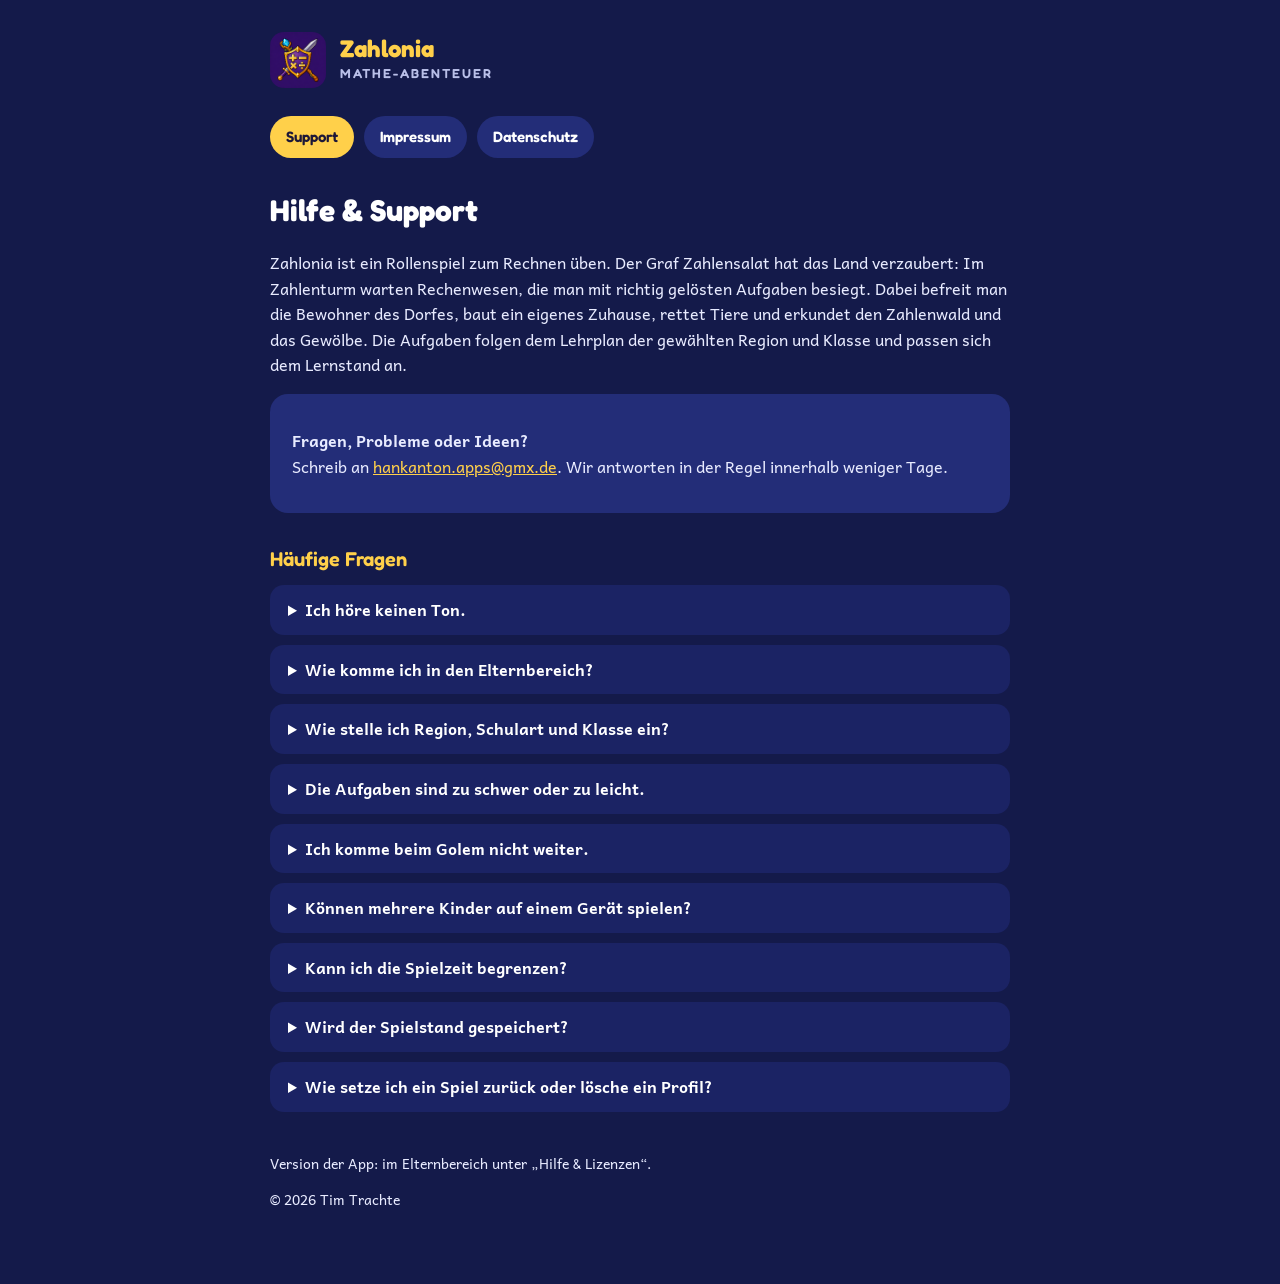
==== index.html @ e99cbc2f "Support-Seiten für Zahlonia: Support, Impressum, Datenschutz" ====
<!doctype html>
<html lang="de">
<head>
  <meta charset="utf-8">
  <meta name="viewport" content="width=device-width, initial-scale=1">
  <title>Support – Zahlonia: Mathe-Abenteuer</title>
  <link rel="icon" href="icons/icon-192.png">
  <link rel="stylesheet" href="fonts.css">
  <link rel="stylesheet" href="style.css">
</head>
<body>
<div class="wrap">
  <header>
    <img src="icons/logo-256.png" alt="">
    <div><div class="t">Zahlonia</div><div class="s">Mathe-Abenteuer</div></div>
  </header>
  <nav>
    <a href="index.html" class="on">Support</a>
    <a href="impressum.html">Impressum</a>
    <a href="datenschutz.html">Datenschutz</a>
  </nav>

  <h1>Hilfe &amp; Support</h1>
  <p>Zahlonia ist ein Rollenspiel zum Rechnen üben. Der Graf Zahlensalat hat das Land verzaubert: Im Zahlenturm warten Rechenwesen, die man mit richtig gelösten Aufgaben besiegt. Dabei befreit man die Bewohner des Dorfes, baut ein eigenes Zuhause, rettet Tiere und erkundet den Zahlenwald und das Gewölbe. Die Aufgaben folgen dem Lehrplan der gewählten Region und Klasse und passen sich dem Lernstand an.</p>

  <div class="card">
    <p><strong>Fragen, Probleme oder Ideen?</strong><br>
    Schreib an <a href="mailto:hankanton.apps@gmx.de">hankanton.apps@gmx.de</a>. Wir antworten in der Regel innerhalb weniger Tage.</p>
  </div>

  <h2>Häufige Fragen</h2>
  <details><summary>Ich höre keinen Ton.</summary><p>Zahlonia hält sich an den Stummschalter des Geräts. Prüfe also den Schalter an der Seite und die Lautstärke. Im Elternbereich unter „Hilfe &amp; Lizenzen“ spielt „Ton testen“ einen Klang und eine Stimme ab und zeigt an, ob das Spiel Ton ausgibt. Falls es trotzdem still bleibt, schreib uns bitte, welches Gerät und welche iOS-Version du nutzt.</p></details>
  <details><summary>Wie komme ich in den Elternbereich?</summary><p>In den Einstellungen auf „Für Eltern“ tippen. Dort steht eine Zahl als Wort, die in Ziffern eingetippt wird. Auf Wunsch lässt sich zusätzlich eine eigene Eltern-PIN festlegen.</p></details>
  <details><summary>Wie stelle ich Region, Schulart und Klasse ein?</summary><p>Im Elternbereich unter „Region &amp; Klasse“. Enthalten sind die Lehrpläne aller deutschen Bundesländer, Österreichs, der Schweiz, Liechtensteins und Südtirols. Unter „Allgemein“ lässt sich mit „Wir sind gerade bei …“ angeben, welches Thema gerade in der Schule dran ist; dieses Thema kommt dann öfter vor.</p></details>
  <details><summary>Die Aufgaben sind zu schwer oder zu leicht.</summary><p>Das Spiel passt sich dem Lernstand an. Im Elternbereich unter „Allgemein“ lässt sich die Schwierigkeit zusätzlich einstellen. Unter „Lernstand“ sieht man, welche Themen schon sicher sitzen.</p></details>
  <details><summary>Ich komme beim Golem nicht weiter.</summary><p>Mit Gold und Erz lassen sich in der Schmiede Waffe und Rüstung verbessern, und in der Kräuterstube gibt es Tränke. Beides macht den Kampf leichter. Wer viele Aufgaben richtig löst, wird außerdem mit der Zeit stärker.</p></details>
  <details><summary>Können mehrere Kinder auf einem Gerät spielen?</summary><p>Ja. Bis zu sechs Kinder bekommen je ein eigenes Profil mit eigener Klasse, und jedes Kind kann bis zu drei Spiele mit eigenem Helden haben. Verwaltet wird das im Elternbereich unter „Kinder“.</p></details>
  <details><summary>Kann ich die Spielzeit begrenzen?</summary><p>Ja, im Elternbereich unter „Spielzeit“: eine Grenze pro Tag, auf Wunsch am Wochenende anders. Ist die Zeit um, endet das Spiel freundlich und speichert. Für einen Tag lässt sich die Zeit verlängern.</p></details>
  <details><summary>Wird der Spielstand gespeichert?</summary><p>Ja, laufend und auf dem Gerät. Über „Pause machen“ im Menü lässt sich jederzeit aufhören, beim nächsten Start geht es an derselben Stelle weiter.</p></details>
  <details><summary>Wie setze ich ein Spiel zurück oder lösche ein Profil?</summary><p>Im Elternbereich: „Allgemein“ → „Spiel zurücksetzen …“, ein Kind samt Spielen unter „Kinder“. Zur Sicherheit muss man das Löschen drei Sekunden gedrückt halten.</p></details>

  <footer>
    <p>Version der App: im Elternbereich unter „Hilfe &amp; Lizenzen“.</p>
    <p>© 2026 Tim Trachte</p>
  </footer>
</div>
</body>
</html>
---- fonts.css ----
/* Schriften lokal (keine Verbindung zu Google) – dieselben wie im Spiel, SIL Open Font License 1.1 */
@font-face {
  font-family: 'Fredoka';
  font-style: normal;
  font-weight: 300 700;
  font-display: swap;
  src: url(fonts/Fredoka-Variabel.ttf) format('truetype');
}
@font-face {
  font-family: 'Andika';
  font-style: normal;
  font-weight: 400;
  font-display: swap;
  src: url(fonts/Andika-Regular.ttf) format('truetype');
}
@font-face {
  font-family: 'Andika';
  font-style: normal;
  font-weight: 700;
  font-display: swap;
  src: url(fonts/Andika-Bold.ttf) format('truetype');
}
---- style.css ----
/* Farben aus dem Spiel (Menü „Zahlonia-Nacht“) */
:root { --bg: #141a4a; --panel: #232d78; --panel2: #1b2364; --text: #ffffff; --muted: #b9bfe8; --gold: #ffd04a; --ink: #1d1838; }
* { box-sizing: border-box; }
body { margin: 0; background: var(--bg); color: var(--text); font-family: 'Andika', system-ui, -apple-system, sans-serif; line-height: 1.6; }
.wrap { max-width: 780px; margin: 0 auto; padding: 32px 20px 60px; }
header { display: flex; align-items: center; gap: 14px; margin-bottom: 28px; }
header img { width: 56px; height: 56px; border-radius: 14px; }
header .t { font-family: 'Fredoka', 'Arial Rounded MT Bold', sans-serif; font-weight: 700; font-size: 24px; line-height: 1.1; color: var(--gold); }
header .s { color: var(--muted); font-family: 'Fredoka', sans-serif; font-size: 13px; font-weight: 600; letter-spacing: 2px; text-transform: uppercase; }
nav { display: flex; gap: 10px; flex-wrap: wrap; margin-bottom: 28px; }
nav a { background: var(--panel); color: var(--text); text-decoration: none; padding: 9px 16px; border-radius: 999px; font-family: 'Fredoka', sans-serif; font-weight: 600; font-size: 15px; }
nav a.on { background: var(--gold); color: var(--ink); }
h1 { font-family: 'Fredoka', 'Arial Rounded MT Bold', sans-serif; font-weight: 700; font-size: 30px; margin: 0 0 16px; text-wrap: balance; }
h2 { font-family: 'Fredoka', sans-serif; font-size: 20px; font-weight: 600; margin: 30px 0 8px; color: var(--gold); }
h3 { font-size: 16px; font-weight: 700; margin: 20px 0 6px; }
p, li { color: #e8ebff; }
a { color: var(--gold); }
strong { font-weight: 700; }
.card { background: var(--panel); border-radius: 18px; padding: 18px 22px; margin: 14px 0; }
.muted { color: var(--muted); font-size: 14px; }
footer { margin-top: 40px; color: var(--muted); font-size: 14px; }
details { background: var(--panel2); border-radius: 14px; padding: 12px 18px; margin: 10px 0; }
summary { font-weight: 700; cursor: pointer; }
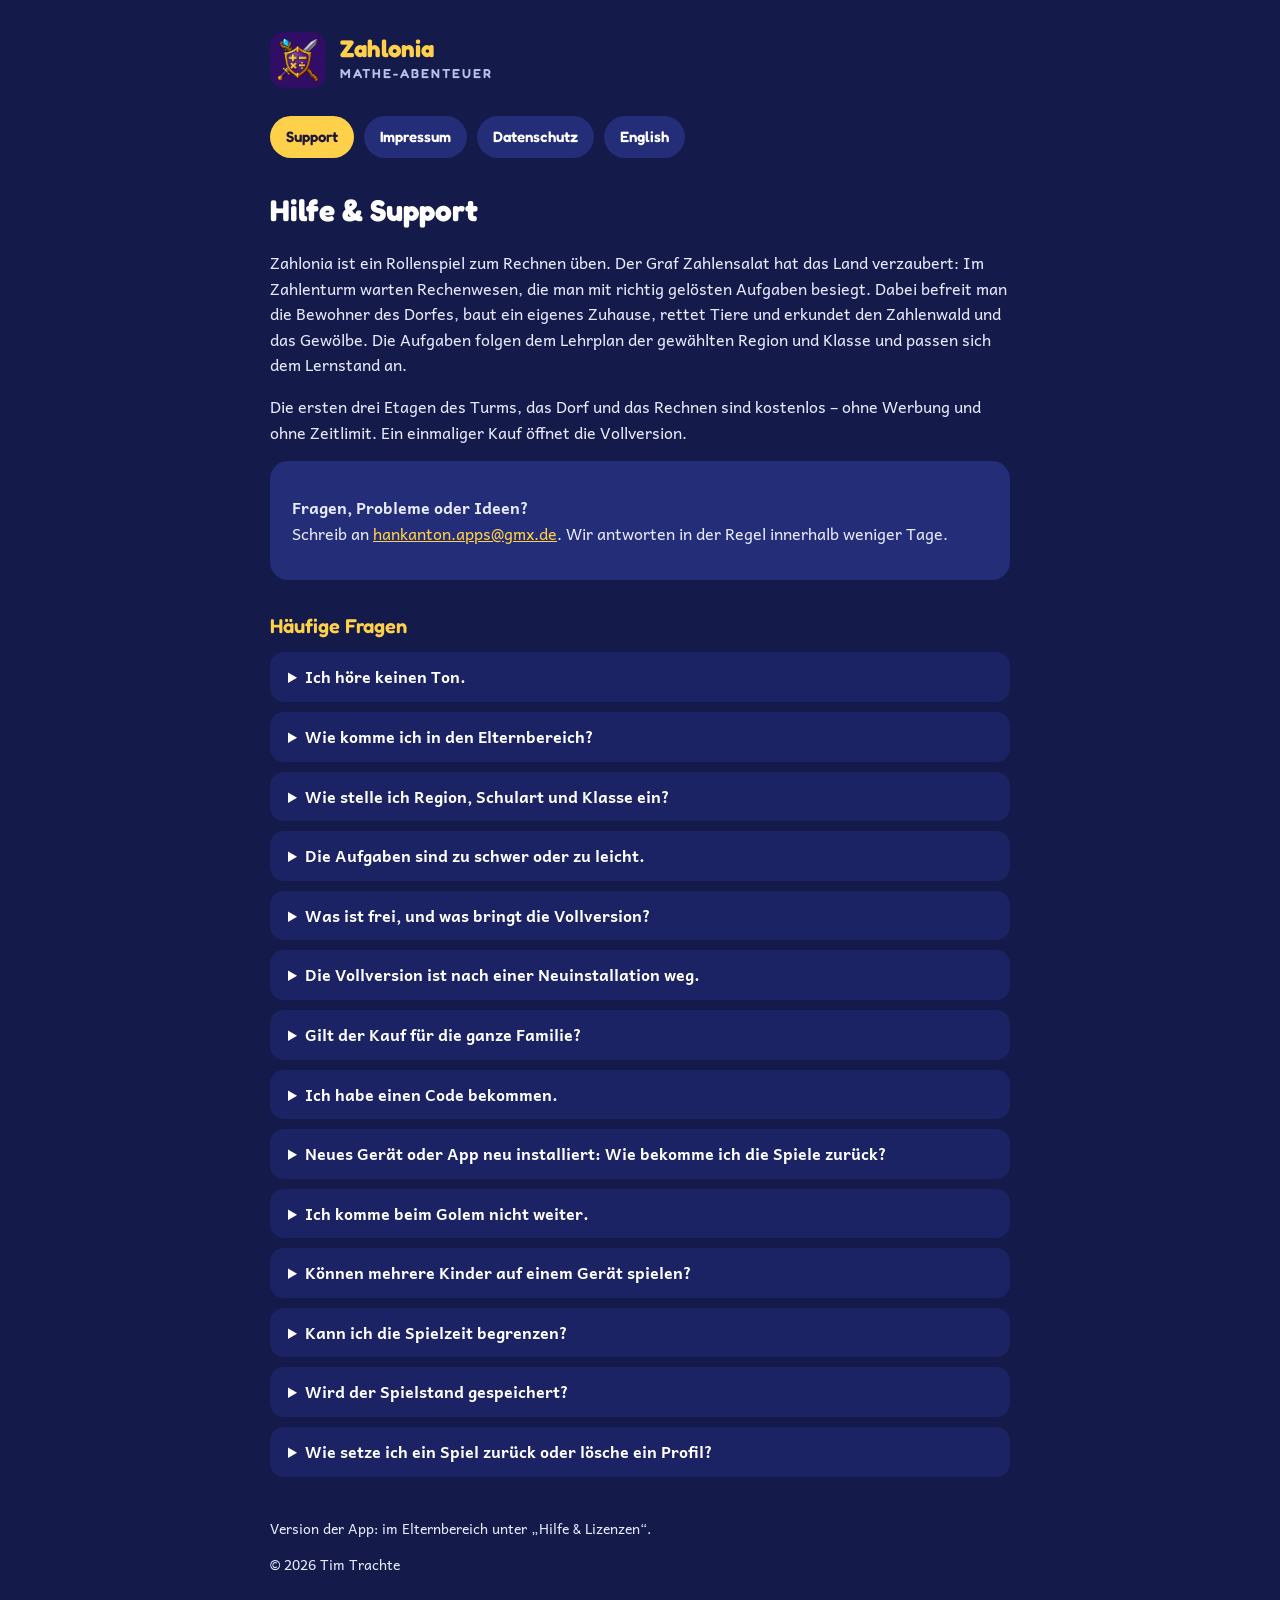
==== commit e66a1f91: "Datenschutz und Support: iCloud-Sicherung und Kauf der Vollversion, neue Hilfe-Fragen, englische Sei" ====
--- a/index.html
+++ b/index.html
@@ -18,10 +18,12 @@
     <a href="index.html" class="on">Support</a>
     <a href="impressum.html">Impressum</a>
     <a href="datenschutz.html">Datenschutz</a>
+    <a href="en/index.html" lang="en">English</a>
   </nav>
 
   <h1>Hilfe &amp; Support</h1>
   <p>Zahlonia ist ein Rollenspiel zum Rechnen üben. Der Graf Zahlensalat hat das Land verzaubert: Im Zahlenturm warten Rechenwesen, die man mit richtig gelösten Aufgaben besiegt. Dabei befreit man die Bewohner des Dorfes, baut ein eigenes Zuhause, rettet Tiere und erkundet den Zahlenwald und das Gewölbe. Die Aufgaben folgen dem Lehrplan der gewählten Region und Klasse und passen sich dem Lernstand an.</p>
+  <p>Die ersten drei Etagen des Turms, das Dorf und das Rechnen sind kostenlos – ohne Werbung und ohne Zeitlimit. Ein einmaliger Kauf öffnet die Vollversion.</p>
 
   <div class="card">
     <p><strong>Fragen, Probleme oder Ideen?</strong><br>
@@ -29,14 +31,19 @@
   </div>
 
   <h2>Häufige Fragen</h2>
-  <details><summary>Ich höre keinen Ton.</summary><p>Zahlonia hält sich an den Stummschalter des Geräts. Prüfe also den Schalter an der Seite und die Lautstärke. Im Elternbereich unter „Hilfe &amp; Lizenzen“ spielt „Ton testen“ einen Klang und eine Stimme ab und zeigt an, ob das Spiel Ton ausgibt. Falls es trotzdem still bleibt, schreib uns bitte, welches Gerät und welche iOS-Version du nutzt.</p></details>
+  <details><summary>Ich höre keinen Ton.</summary><p>Zahlonia spielt auch im stillen Modus Ton ab, wie Musik- und Video-Apps. Prüfe die Lautstärke des Geräts (Lautstärketasten) und in Zahlonia unter Einstellungen die Regler für Musik, Klänge und Stimmen. Leiser oder ganz stumm stellst du das Spiel genauso: mit den Lautstärketasten oder in den Einstellungen. Falls es trotzdem still bleibt, schreib uns bitte, welches Gerät und welche iOS-Version du nutzt.</p></details>
   <details><summary>Wie komme ich in den Elternbereich?</summary><p>In den Einstellungen auf „Für Eltern“ tippen. Dort steht eine Zahl als Wort, die in Ziffern eingetippt wird. Auf Wunsch lässt sich zusätzlich eine eigene Eltern-PIN festlegen.</p></details>
-  <details><summary>Wie stelle ich Region, Schulart und Klasse ein?</summary><p>Im Elternbereich unter „Region &amp; Klasse“. Enthalten sind die Lehrpläne aller deutschen Bundesländer, Österreichs, der Schweiz, Liechtensteins und Südtirols. Unter „Allgemein“ lässt sich mit „Wir sind gerade bei …“ angeben, welches Thema gerade in der Schule dran ist; dieses Thema kommt dann öfter vor.</p></details>
-  <details><summary>Die Aufgaben sind zu schwer oder zu leicht.</summary><p>Das Spiel passt sich dem Lernstand an. Im Elternbereich unter „Allgemein“ lässt sich die Schwierigkeit zusätzlich einstellen. Unter „Lernstand“ sieht man, welche Themen schon sicher sitzen.</p></details>
+  <details><summary>Wie stelle ich Region, Schulart und Klasse ein?</summary><p>Im Elternbereich unter „Spielweg &amp; Klasse“. Enthalten sind die Lehrpläne aller deutschen Bundesländer, Österreichs, der Schweiz, Liechtensteins und Südtirols. Unter „Allgemein“ lässt sich mit „Wir sind gerade bei …“ angeben, welches Thema gerade in der Schule dran ist; dieses Thema kommt dann öfter vor.</p></details>
+  <details><summary>Die Aufgaben sind zu schwer oder zu leicht.</summary><p>Das Spiel passt sich dem Lernstand an: Was noch unsicher ist, kommt öfter, und nach einem Fehler kommt dieselbe Art Aufgabe bald mit neuen Zahlen wieder. Wer schon weiter ist oder etwas wiederholen möchte, wählt im Elternbereich unter „Spielweg &amp; Klasse“ den Weg „Nach Stufe“ statt „Nach meiner Schule“. Unter „Allgemein“ lässt sich außerdem einstellen, wie stark die Wesen sind; die Aufgaben selbst ändert das nicht. Unter „Lernstand“ sieht man, welche Themen schon sicher sitzen.</p></details>
+  <details><summary>Was ist frei, und was bringt die Vollversion?</summary><p>Frei sind die Etagen 1 bis 3 des Turms, das Dorf und das Rechnen für alle Klassen, ohne Werbung und ohne Zeitlimit. Die Vollversion öffnet die Etagen 4 bis 10, den Zahlenwald, das Gewölbe, alle Tiere sowie den Ausbau von Dorf und Haus. Sie ist ein einmaliger Kauf, kein Abo. Kaufen lässt sie sich nur im Elternbereich unter „Vollversion“; im Spiel selbst gibt es keinen Kaufknopf. Den aktuellen Preis zeigt die App dort direkt aus dem App Store.</p></details>
+  <details><summary>Die Vollversion ist nach einer Neuinstallation weg.</summary><p>Im Elternbereich unter „Vollversion“ auf „Käufe wiederherstellen“ tippen. Dafür muss das Gerät mit demselben Apple-Konto angemeldet sein, mit dem gekauft wurde. Meist kommt die Vollversion beim Start auch von selbst wieder.</p></details>
+  <details><summary>Gilt der Kauf für die ganze Familie?</summary><p>Ja. Die Vollversion gilt für alle Kinder auf dem Gerät und über die Familienfreigabe von Apple auch auf den Geräten der Familie. Ist bei einem Kinderkonto „Kaufen fragen“ eingeschaltet, wartet der Kauf, bis ein Elternteil zustimmt; danach ist die Vollversion von selbst da.</p></details>
+  <details><summary>Ich habe einen Code bekommen.</summary><p>Im Elternbereich unter „Vollversion“ auf „Code einlösen“ tippen. Alternativ im App Store auf das eigene Profilbild tippen und „Geschenkkarte oder Code einlösen“ wählen.</p></details>
+  <details><summary>Neues Gerät oder App neu installiert: Wie bekomme ich die Spiele zurück?</summary><p>Zahlonia sichert die Spiele im iCloud-Konto der Familie, wenn iCloud auf dem Gerät eingeschaltet ist. Beim ersten Start auf dem neuen Gerät fragt die App „Gespeicherte Spiele in iCloud gefunden“; mit „Übernehmen“ geht es dort weiter, wo zuletzt gesichert wurde. Später geht das im Elternbereich unter „Allgemein“ → „Sicherung“ → „Aus iCloud wiederherstellen …“. Die Sicherung ist kein laufender Abgleich: Wer abwechselnd auf zwei Geräten spielt, hat dort getrennte Spielstände, und in iCloud liegt immer die Sicherung des Geräts, das zuletzt gesichert hat.</p></details>
   <details><summary>Ich komme beim Golem nicht weiter.</summary><p>Mit Gold und Erz lassen sich in der Schmiede Waffe und Rüstung verbessern, und in der Kräuterstube gibt es Tränke. Beides macht den Kampf leichter. Wer viele Aufgaben richtig löst, wird außerdem mit der Zeit stärker.</p></details>
   <details><summary>Können mehrere Kinder auf einem Gerät spielen?</summary><p>Ja. Bis zu sechs Kinder bekommen je ein eigenes Profil mit eigener Klasse, und jedes Kind kann bis zu drei Spiele mit eigenem Helden haben. Verwaltet wird das im Elternbereich unter „Kinder“.</p></details>
   <details><summary>Kann ich die Spielzeit begrenzen?</summary><p>Ja, im Elternbereich unter „Spielzeit“: eine Grenze pro Tag, auf Wunsch am Wochenende anders. Ist die Zeit um, endet das Spiel freundlich und speichert. Für einen Tag lässt sich die Zeit verlängern.</p></details>
-  <details><summary>Wird der Spielstand gespeichert?</summary><p>Ja, laufend und auf dem Gerät. Über „Pause machen“ im Menü lässt sich jederzeit aufhören, beim nächsten Start geht es an derselben Stelle weiter.</p></details>
+  <details><summary>Wird der Spielstand gespeichert?</summary><p>Ja, laufend auf dem Gerät und zusätzlich als Sicherung im iCloud-Konto der Familie (abschaltbar im Elternbereich unter „Allgemein“ → „Sicherung“). Über „Pause machen“ im Menü lässt sich jederzeit aufhören, beim nächsten Start geht es an derselben Stelle weiter.</p></details>
   <details><summary>Wie setze ich ein Spiel zurück oder lösche ein Profil?</summary><p>Im Elternbereich: „Allgemein“ → „Spiel zurücksetzen …“, ein Kind samt Spielen unter „Kinder“. Zur Sicherheit muss man das Löschen drei Sekunden gedrückt halten.</p></details>
 
   <footer>
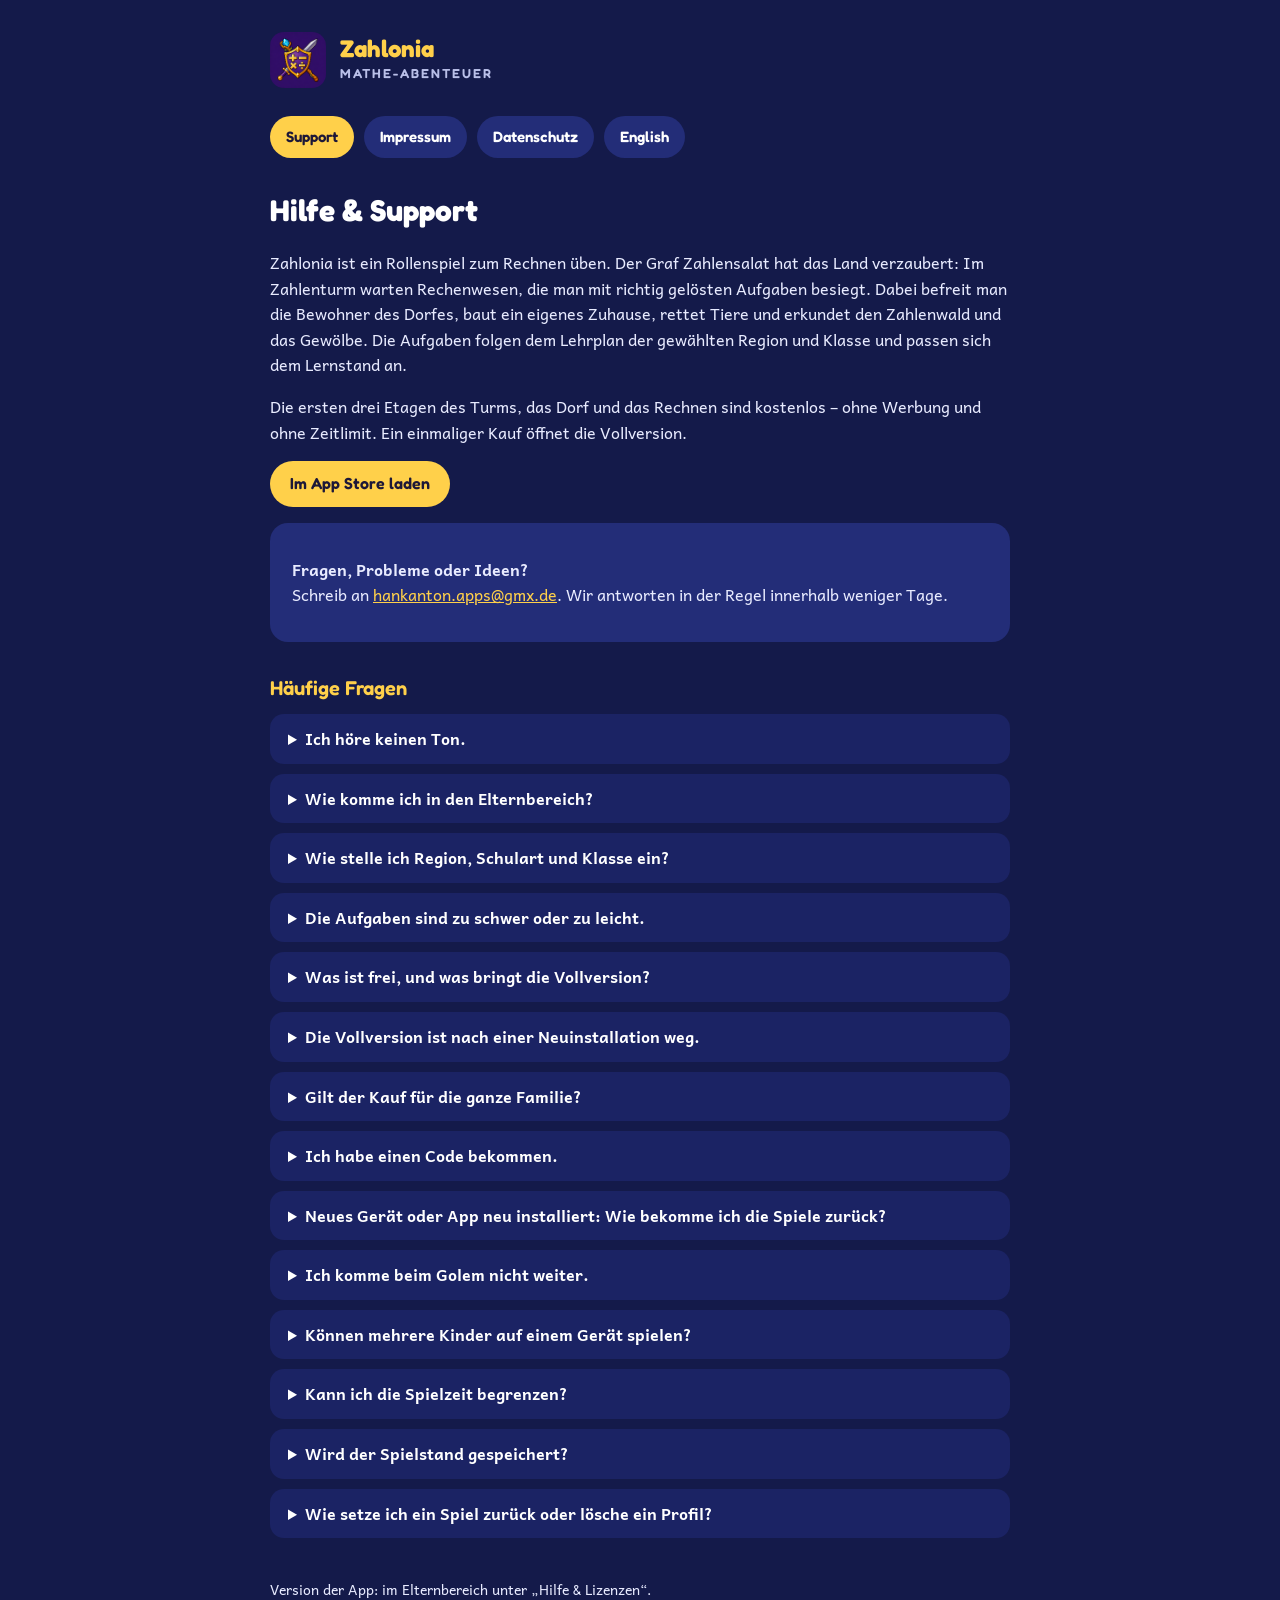
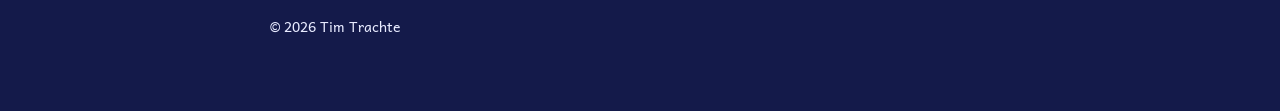
==== commit 6f0dafc2: "App-Store-Link auf der Startseite (DE und EN) Co-Authored-By: Claude Opus 5.5 <noreply@anthropic.com" ====
--- a/index.html
+++ b/index.html
@@ -24,6 +24,7 @@
   <h1>Hilfe &amp; Support</h1>
   <p>Zahlonia ist ein Rollenspiel zum Rechnen üben. Der Graf Zahlensalat hat das Land verzaubert: Im Zahlenturm warten Rechenwesen, die man mit richtig gelösten Aufgaben besiegt. Dabei befreit man die Bewohner des Dorfes, baut ein eigenes Zuhause, rettet Tiere und erkundet den Zahlenwald und das Gewölbe. Die Aufgaben folgen dem Lehrplan der gewählten Region und Klasse und passen sich dem Lernstand an.</p>
   <p>Die ersten drei Etagen des Turms, das Dorf und das Rechnen sind kostenlos – ohne Werbung und ohne Zeitlimit. Ein einmaliger Kauf öffnet die Vollversion.</p>
+  <p><a class="laden" href="https://apps.apple.com/app/id6821342129">Im App Store laden</a></p>
 
   <div class="card">
     <p><strong>Fragen, Probleme oder Ideen?</strong><br>
@@ -36,14 +37,14 @@
   <details><summary>Wie stelle ich Region, Schulart und Klasse ein?</summary><p>Im Elternbereich unter „Spielweg &amp; Klasse“. Enthalten sind die Lehrpläne aller deutschen Bundesländer, Österreichs, der Schweiz, Liechtensteins und Südtirols. Unter „Allgemein“ lässt sich mit „Wir sind gerade bei …“ angeben, welches Thema gerade in der Schule dran ist; dieses Thema kommt dann öfter vor.</p></details>
   <details><summary>Die Aufgaben sind zu schwer oder zu leicht.</summary><p>Das Spiel passt sich dem Lernstand an: Was noch unsicher ist, kommt öfter, und nach einem Fehler kommt dieselbe Art Aufgabe bald mit neuen Zahlen wieder. Wer schon weiter ist oder etwas wiederholen möchte, wählt im Elternbereich unter „Spielweg &amp; Klasse“ den Weg „Nach Stufe“ statt „Nach meiner Schule“. Unter „Allgemein“ lässt sich außerdem einstellen, wie stark die Wesen sind; die Aufgaben selbst ändert das nicht. Unter „Lernstand“ sieht man, welche Themen schon sicher sitzen.</p></details>
   <details><summary>Was ist frei, und was bringt die Vollversion?</summary><p>Frei sind die Etagen 1 bis 3 des Turms, das Dorf und das Rechnen für alle Klassen, ohne Werbung und ohne Zeitlimit. Die Vollversion öffnet die Etagen 4 bis 10, den Zahlenwald, das Gewölbe, alle Tiere sowie den Ausbau von Dorf und Haus. Sie ist ein einmaliger Kauf, kein Abo. Kaufen lässt sie sich nur im Elternbereich unter „Vollversion“; im Spiel selbst gibt es keinen Kaufknopf. Den aktuellen Preis zeigt die App dort direkt aus dem App Store.</p></details>
-  <details><summary>Die Vollversion ist nach einer Neuinstallation weg.</summary><p>Im Elternbereich unter „Vollversion“ auf „Käufe wiederherstellen“ tippen. Dafür muss das Gerät mit demselben Apple-Konto angemeldet sein, mit dem gekauft wurde. Meist kommt die Vollversion beim Start auch von selbst wieder.</p></details>
-  <details><summary>Gilt der Kauf für die ganze Familie?</summary><p>Ja. Die Vollversion gilt für alle Kinder auf dem Gerät und über die Familienfreigabe von Apple auch auf den Geräten der Familie. Ist bei einem Kinderkonto „Kaufen fragen“ eingeschaltet, wartet der Kauf, bis ein Elternteil zustimmt; danach ist die Vollversion von selbst da.</p></details>
-  <details><summary>Ich habe einen Code bekommen.</summary><p>Im Elternbereich unter „Vollversion“ auf „Code einlösen“ tippen. Alternativ im App Store auf das eigene Profilbild tippen und „Geschenkkarte oder Code einlösen“ wählen.</p></details>
-  <details><summary>Neues Gerät oder App neu installiert: Wie bekomme ich die Spiele zurück?</summary><p>Zahlonia sichert die Spiele im iCloud-Konto der Familie, wenn iCloud auf dem Gerät eingeschaltet ist. Beim ersten Start auf dem neuen Gerät fragt die App „Gespeicherte Spiele in iCloud gefunden“; mit „Übernehmen“ geht es dort weiter, wo zuletzt gesichert wurde. Später geht das im Elternbereich unter „Allgemein“ → „Sicherung“ → „Aus iCloud wiederherstellen …“. Die Sicherung ist kein laufender Abgleich: Wer abwechselnd auf zwei Geräten spielt, hat dort getrennte Spielstände, und in iCloud liegt immer die Sicherung des Geräts, das zuletzt gesichert hat.</p></details>
+  <details><summary>Die Vollversion ist nach einer Neuinstallation weg.</summary><p>Im Elternbereich unter „Vollversion“ auf „Käufe wiederherstellen“ tippen. Dafür muss das Gerät mit demselben Apple Account angemeldet sein, mit dem gekauft wurde. Meist kommt die Vollversion beim Start auch von selbst wieder. Auf Android ebenso, mit dem Google-Konto, mit dem im Play Store gekauft wurde.</p></details>
+  <details><summary>Gilt der Kauf für die ganze Familie?</summary><p>Ja. Die Vollversion gilt für alle Kinder auf dem Gerät und über die Familienfreigabe von Apple auch auf den Geräten der Familie. Ist bei einem Kinderkonto „Kaufen fragen“ eingeschaltet, wartet der Kauf, bis ein Elternteil zustimmt; danach ist die Vollversion von selbst da. Auf Android gilt die Vollversion für alle Kinder auf dem Gerät und auf anderen Android-Geräten mit demselben Google-Konto; die Familienmediathek von Google Play teilt In-App-Käufe nicht. Braucht ein Kauf die Zustimmung in Family Link, wartet er ebenso, bis sie da ist.</p></details>
+  <details><summary>Ich habe einen Code bekommen.</summary><p>Im Elternbereich unter „Vollversion“ auf „Code einlösen“ tippen. Alternativ im App Store auf das eigene Profilbild tippen und „Geschenkkarte oder Code einlösen“ wählen. Auf Android öffnet „Code einlösen“ den Play Store; alternativ dort auf das eigene Profilbild tippen und „Zahlungen und Abos“ → „Geschenkcode einlösen“ wählen.</p></details>
+  <details><summary>Neues Gerät oder App neu installiert: Wie bekomme ich die Spiele zurück?</summary><p>Zahlonia sichert die Spiele in iCloud, im Apple Account, der auf dem Gerät angemeldet ist, wenn iCloud dort eingeschaltet ist. Das neue Gerät muss mit demselben Apple Account angemeldet sein. Beim ersten Start auf dem neuen Gerät fragt die App „Gespeicherte Spiele in iCloud gefunden“; mit „Übernehmen“ geht es dort weiter, wo zuletzt gesichert wurde. Später geht das im Elternbereich unter „Allgemein“ → „Sicherung“ → „Aus iCloud wiederherstellen …“. Die Sicherung ist kein laufender Abgleich: Wer abwechselnd auf zwei Geräten spielt, hat dort getrennte Spielstände, und in iCloud liegt immer die Sicherung des Geräts, das zuletzt gesichert hat. Auf Android sichert Android selbst: etwa einmal am Tag verschlüsselt im Google-Konto des Geräts, wenn die Gerätesicherung an ist und das Gerät eine Displaysperre hat. Wird ein neues Gerät aus dieser Sicherung eingerichtet oder Zahlonia neu installiert, sind die Spiele von selbst wieder da – ohne Rückfrage.</p></details>
   <details><summary>Ich komme beim Golem nicht weiter.</summary><p>Mit Gold und Erz lassen sich in der Schmiede Waffe und Rüstung verbessern, und in der Kräuterstube gibt es Tränke. Beides macht den Kampf leichter. Wer viele Aufgaben richtig löst, wird außerdem mit der Zeit stärker.</p></details>
   <details><summary>Können mehrere Kinder auf einem Gerät spielen?</summary><p>Ja. Bis zu sechs Kinder bekommen je ein eigenes Profil mit eigener Klasse, und jedes Kind kann bis zu drei Spiele mit eigenem Helden haben. Verwaltet wird das im Elternbereich unter „Kinder“.</p></details>
   <details><summary>Kann ich die Spielzeit begrenzen?</summary><p>Ja, im Elternbereich unter „Spielzeit“: eine Grenze pro Tag, auf Wunsch am Wochenende anders. Ist die Zeit um, endet das Spiel freundlich und speichert. Für einen Tag lässt sich die Zeit verlängern.</p></details>
-  <details><summary>Wird der Spielstand gespeichert?</summary><p>Ja, laufend auf dem Gerät und zusätzlich als Sicherung im iCloud-Konto der Familie (abschaltbar im Elternbereich unter „Allgemein“ → „Sicherung“). Über „Pause machen“ im Menü lässt sich jederzeit aufhören, beim nächsten Start geht es an derselben Stelle weiter.</p></details>
+  <details><summary>Wird der Spielstand gespeichert?</summary><p>Ja, laufend auf dem Gerät und zusätzlich als Sicherung in iCloud, im Apple Account des Geräts (abschaltbar im Elternbereich unter „Allgemein“ → „Sicherung“; eine vorhandene Kopie entfernt dort „Sicherung in iCloud löschen …“). Über „Pause machen“ im Menü lässt sich jederzeit aufhören, beim nächsten Start geht es an derselben Stelle weiter. Auf Android statt in iCloud in der Gerätesicherung des Google-Kontos (Schalter „Sicherung im Google-Konto“ an derselben Stelle).</p></details>
   <details><summary>Wie setze ich ein Spiel zurück oder lösche ein Profil?</summary><p>Im Elternbereich: „Allgemein“ → „Spiel zurücksetzen …“, ein Kind samt Spielen unter „Kinder“. Zur Sicherheit muss man das Löschen drei Sekunden gedrückt halten.</p></details>
 
   <footer>
--- a/style.css
+++ b/style.css
@@ -17,6 +17,7 @@
 a { color: var(--gold); }
 strong { font-weight: 700; }
 .card { background: var(--panel); border-radius: 18px; padding: 18px 22px; margin: 14px 0; }
+.laden { display: inline-block; background: var(--gold); color: var(--ink); text-decoration: none; padding: 10px 20px; border-radius: 999px; font-family: 'Fredoka', sans-serif; font-weight: 600; font-size: 16px; }
 .muted { color: var(--muted); font-size: 14px; }
 footer { margin-top: 40px; color: var(--muted); font-size: 14px; }
 details { background: var(--panel2); border-radius: 14px; padding: 12px 18px; margin: 10px 0; }
